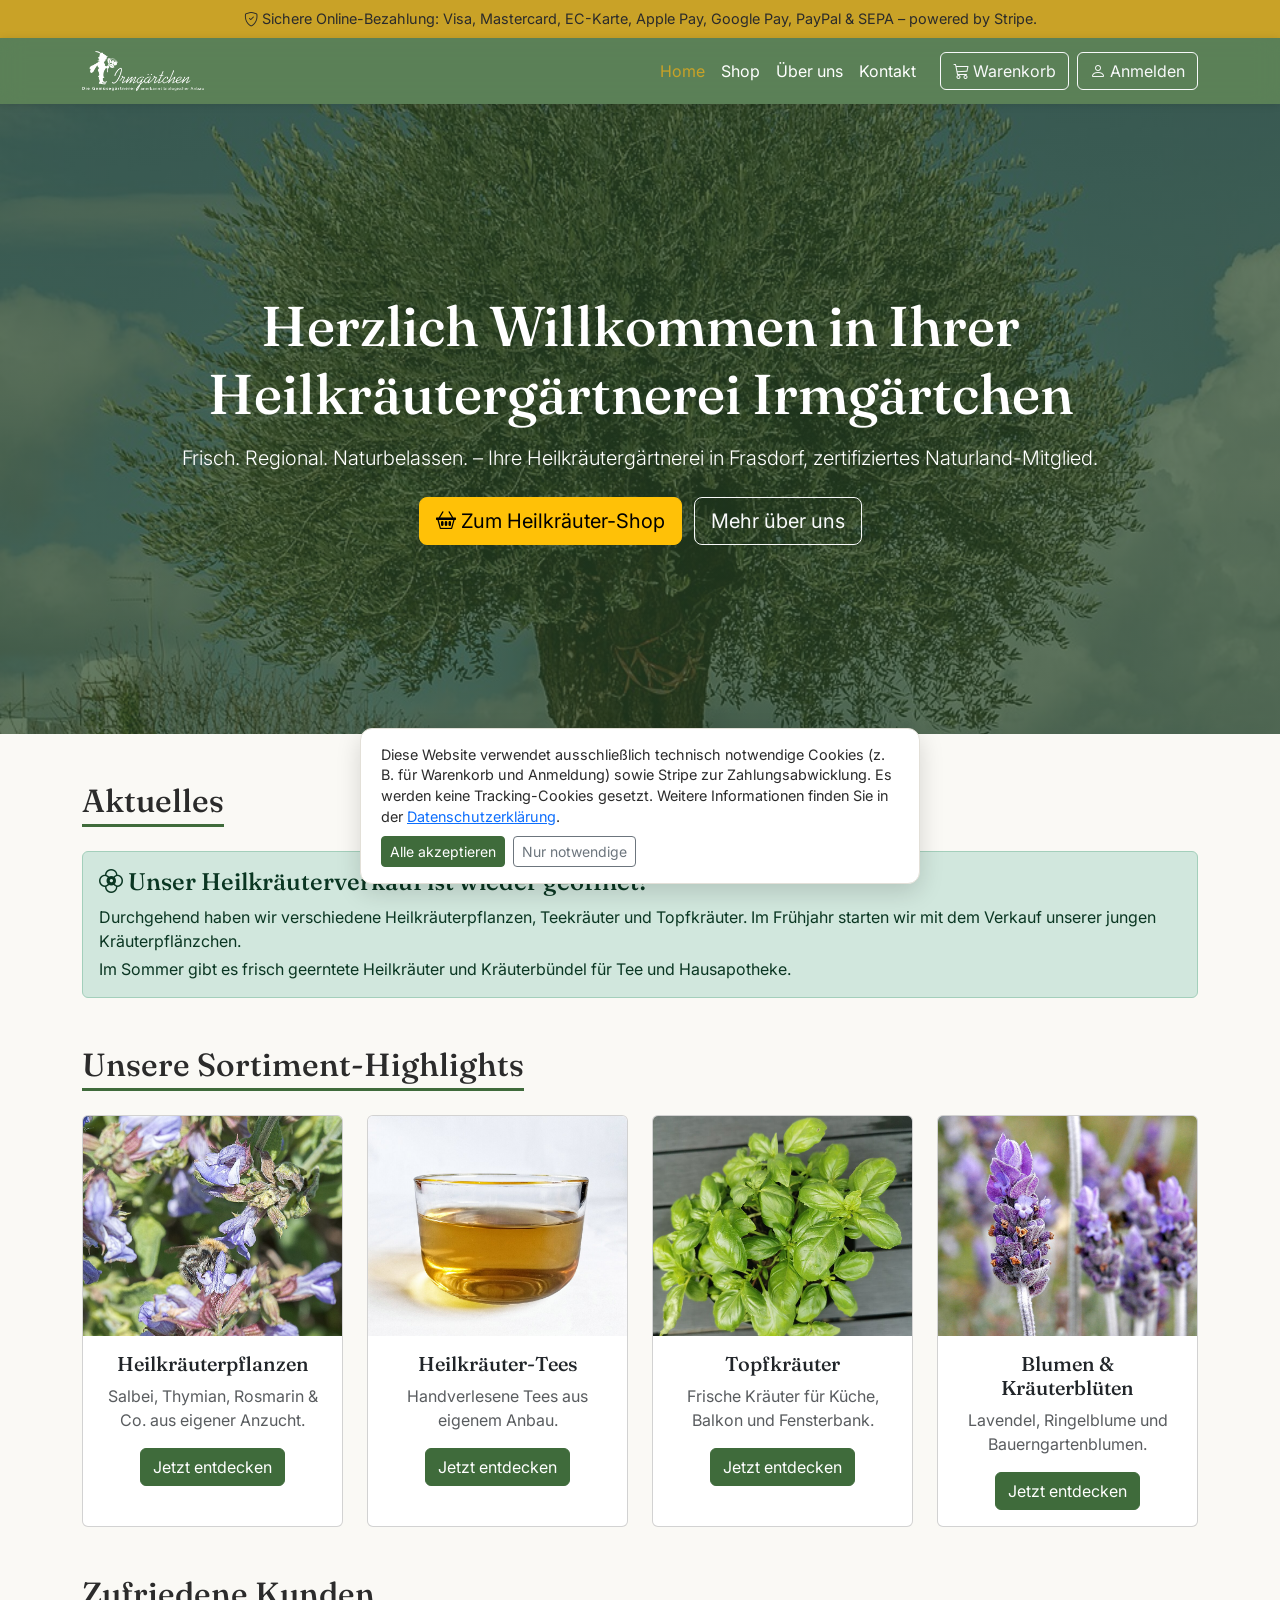
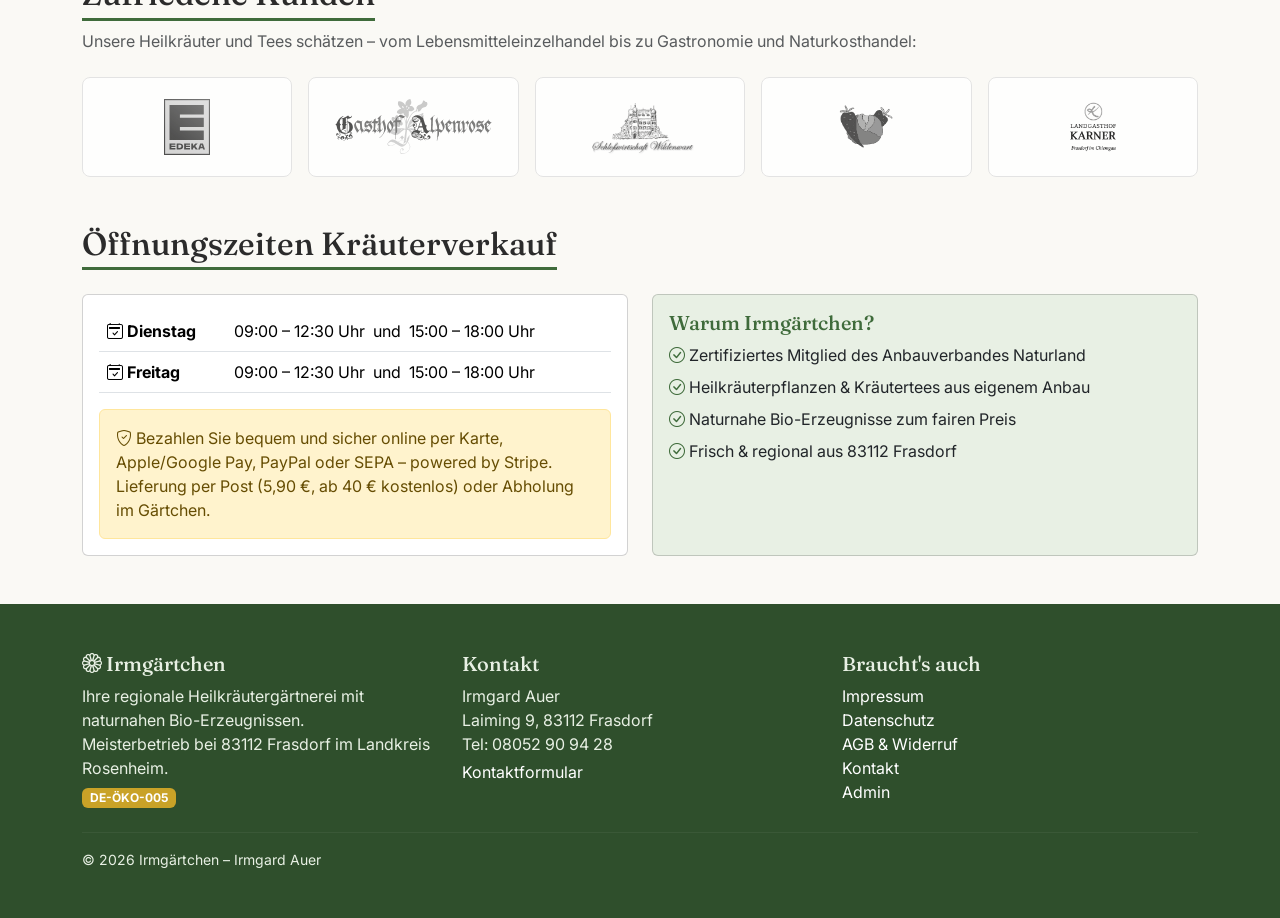
==== index.html @ 6aae9f87 "Add tooltip with planting/harvest dates on homepage timeline bars" ====
<!DOCTYPE html>
<html lang="de">
<head>
  <meta charset="UTF-8">
  <meta name="viewport" content="width=device-width, initial-scale=1.0">
  <title>Irmgärtchen Heilkräuter – Bio-Heilkräuter aus Frasdorf</title>
  <meta name="description" content="Irmgärtchen – Ihre Heilkräutergärtnerei in Frasdorf (Naturland-zertifiziert). Bio-Heilkräuterpflanzen, handverlesene Kräutertees und Blumen aus eigenem Anbau. Online bestellen oder im Gärtchen abholen.">
  <link rel="canonical" href="https://irmgaertchen.de/">
  <meta name="robots" content="index, follow">
  <link href="https://cdn.jsdelivr.net/npm/bootstrap@5.3.3/dist/css/bootstrap.min.css" rel="stylesheet">
  <link href="https://cdn.jsdelivr.net/npm/bootstrap-icons@1.11.3/font/bootstrap-icons.min.css" rel="stylesheet">
  <link href="assets/img/favicon.ico" rel="icon">
  <link href="assets/css/style.css" rel="stylesheet">
  <meta property="og:type" content="website">
  <meta property="og:site_name" content="Irmgärtchen Heilkräuter">
  <meta property="og:title" content="Irmgärtchen Heilkräuter – Bio-Heilkräuter aus Frasdorf">
  <meta property="og:description" content="Naturland-zertifizierte Heilkräutergärtnerei in Frasdorf. Bio-Heilkräuterpflanzen, Kräutertees und Blumen aus eigenem Anbau – online bestellen oder im Gärtchen abholen.">
  <meta property="og:url" content="https://irmgaertchen.de/">
  <meta property="og:image" content="https://irmgaertchen.de/assets/img/kraeutergarten.jpg">
  <meta property="og:locale" content="de_DE">
  <meta name="twitter:card" content="summary_large_image">
  <meta name="twitter:title" content="Irmgärtchen Heilkräuter – Bio-Heilkräuter aus Frasdorf">
  <meta name="twitter:description" content="Naturland-zertifizierte Heilkräutergärtnerei in Frasdorf. Bio-Heilkräuterpflanzen, Kräutertees und Blumen aus eigenem Anbau.">
  <meta name="twitter:image" content="https://irmgaertchen.de/assets/img/kraeutergarten.jpg">
  <script type="application/ld+json">
  {
    "@context": "https://schema.org",
    "@type": "GardenStore",
    "@id": "https://irmgaertchen.de/#business",
    "name": "Irmgärtchen Heilkräuter",
    "legalName": "Irmgard Auer",
    "description": "Naturland-zertifizierte Heilkräutergärtnerei in Frasdorf mit Bio-Heilkräuterpflanzen, handverlesenen Kräutertees und Bauerngartenblumen aus eigenem Anbau.",
    "url": "https://irmgaertchen.de/",
    "logo": "https://irmgaertchen.de/assets/img/logo-irmgaertchen_weiss.png",
    "image": "https://irmgaertchen.de/assets/img/kraeutergarten.jpg",
    "telephone": "+49 8052 909428",
    "email": "info@irmgaertchen.de",
    "priceRange": "€€",
    "address": {
      "@type": "PostalAddress",
      "streetAddress": "Laiming 9",
      "postalCode": "83112",
      "addressLocality": "Frasdorf",
      "addressRegion": "Bayern",
      "addressCountry": "DE"
    },
    "geo": {
      "@type": "GeoCoordinates",
      "latitude": 47.7953,
      "longitude": 12.2912
    },
    "openingHoursSpecification": [
      {
        "@type": "OpeningHoursSpecification",
        "dayOfWeek": ["Tuesday", "Friday"],
        "opens": "09:00",
        "closes": "12:30"
      },
      {
        "@type": "OpeningHoursSpecification",
        "dayOfWeek": ["Tuesday", "Friday"],
        "opens": "15:00",
        "closes": "18:00"
      }
    ]
  }
  </script>
</head>
<body>
  <div id="pageLoader" aria-hidden="true">
    <img src="assets/img/logo-irmgaertchen_weiss.png" alt="Irmgärtchen Heilkräuter">
  </div>
  <div class="notice-strip text-center py-2">
    <i class="bi bi-shield-check"></i> Sichere Online-Bezahlung: Visa, Mastercard, EC-Karte, Apple Pay, Google Pay, PayPal &amp; SEPA – powered by Stripe.
  </div>

  <nav class="navbar navbar-expand-lg navbar-irm sticky-top">
    <div class="container">
      <a class="navbar-brand fw-bold d-flex align-items-center" href="index.html">
        <img src="assets/img/logo-irmgaertchen_weiss.png" alt="Irmgärtchen Heilkräuter" height="40" class="me-2">
      </a>
      <button class="navbar-toggler" type="button" data-bs-toggle="collapse" data-bs-target="#mainNav" aria-controls="mainNav" aria-expanded="false" aria-label="Navigation umschalten">
        <span class="navbar-toggler-icon"></span>
      </button>
      <div class="collapse navbar-collapse" id="mainNav">
        <ul class="navbar-nav ms-auto mb-2 mb-lg-0 align-items-lg-center">
          <li class="nav-item"><a class="nav-link active" href="index.html">Home</a></li>
          <li class="nav-item"><a class="nav-link" href="shop.html">Shop</a></li>
          <li class="nav-item"><a class="nav-link" href="ueber-uns.html">Über uns</a></li>
          <li class="nav-item"><a class="nav-link" href="kontakt.html">Kontakt</a></li>
          <li class="nav-item ms-lg-3">
            <a class="btn btn-outline-light position-relative" href="cart.html">
              <i class="bi bi-cart3"></i> Warenkorb
              <span class="badge text-bg-warning rounded-pill cart-count-badge d-none" id="cartCount">0</span>
            </a>
          </li>
          <li class="nav-item ms-lg-2 auth-anonymous">
            <button class="btn btn-outline-light" type="button" data-bs-toggle="modal" data-bs-target="#loginModal"><i class="bi bi-person"></i> Anmelden</button>
          </li>
          <li class="nav-item ms-lg-2 auth-authenticated d-none">
            <a class="btn btn-outline-light" href="konto.html"><i class="bi bi-person-circle"></i> <span class="auth-user-name"></span></a>
          </li>
          <li class="nav-item ms-lg-2 auth-authenticated d-none">
            <button class="btn btn-outline-light" type="button" id="logoutBtn" title="Abmelden"><i class="bi bi-box-arrow-right"></i></button>
          </li>
        </ul>
      </div>
    </div>
  </nav>

  <header class="hero text-center">
    <video class="hero-video" autoplay muted loop playsinline preload="metadata" poster="assets/img/kraeutergarten.jpg">
      <source src="assets/img/hero.mp4" type="video/mp4">
    </video>
    <div class="hero-overlay"></div>
    <div class="container hero-content py-5">
      <h1 class="mb-3">Herzlich Willkommen in Ihrer Heilkräutergärtnerei Irmgärtchen</h1>
      <p class="lead mb-4">Frisch. Regional. Naturbelassen. – Ihre Heilkräutergärtnerei in Frasdorf, zertifiziertes Naturland-Mitglied.</p>
      <a href="shop.html" class="btn btn-warning btn-lg"><i class="bi bi-basket2"></i> Zum Heilkräuter-Shop</a>
      <a href="ueber-uns.html" class="btn btn-outline-light btn-lg ms-2">Mehr über uns</a>
    </div>
  </header>

  <main class="container my-5">
    <section class="mb-5">
      <h2 class="mb-4">Aktuelles</h2>
      <div class="alert alert-success" role="alert">
        <h4 class="alert-heading"><i class="bi bi-flower2"></i> Unser Heilkräuterverkauf ist wieder geöffnet!</h4>
        <p class="mb-1">Durchgehend haben wir verschiedene Heilkräuterpflanzen, Teekräuter und Topfkräuter. Im Frühjahr starten wir mit dem Verkauf unserer jungen Kräuterpflänzchen.</p>
        <p class="mb-0">Im Sommer gibt es frisch geerntete Heilkräuter und Kräuterbündel für Tee und Hausapotheke.</p>
      </div>
    </section>

    <section class="mb-5">
      <h2 class="mb-4">Unsere Sortiment-Highlights</h2>
      <div class="row g-4">
        <div class="col-md-6 col-lg-3">
          <div class="card card-product h-100 text-center">
            <img src="assets/img/salbei.jpg" class="card-img-top" alt="Heilkräuterpflanzen">
            <div class="card-body">
              <h5 class="card-title">Heilkräuterpflanzen</h5>
              <p class="card-text text-muted">Salbei, Thymian, Rosmarin &amp; Co. aus eigener Anzucht.</p>
              <a href="shop.html" class="btn btn-irm">Jetzt entdecken</a>
            </div>
          </div>
        </div>
        <div class="col-md-6 col-lg-3">
          <div class="card card-product h-100 text-center">
            <img src="assets/img/kraeutertee.jpg" class="card-img-top" alt="Heilkräuter-Tees">
            <div class="card-body">
              <h5 class="card-title">Heilkräuter-Tees</h5>
              <p class="card-text text-muted">Handverlesene Tees aus eigenem Anbau.</p>
              <a href="shop.html" class="btn btn-irm">Jetzt entdecken</a>
            </div>
          </div>
        </div>
        <div class="col-md-6 col-lg-3">
          <div class="card card-product h-100 text-center">
            <img src="assets/img/basilikum.jpg" class="card-img-top" alt="Topfkräuter">
            <div class="card-body">
              <h5 class="card-title">Topfkräuter</h5>
              <p class="card-text text-muted">Frische Kräuter für Küche, Balkon und Fensterbank.</p>
              <a href="shop.html" class="btn btn-irm">Jetzt entdecken</a>
            </div>
          </div>
        </div>
        <div class="col-md-6 col-lg-3">
          <div class="card card-product h-100 text-center">
            <img src="assets/img/lavendel.jpg" class="card-img-top" alt="Kräuterblumen">
            <div class="card-body">
              <h5 class="card-title">Blumen &amp; Kräuterblüten</h5>
              <p class="card-text text-muted">Lavendel, Ringelblume und Bauerngartenblumen.</p>
              <a href="shop.html" class="btn btn-irm">Jetzt entdecken</a>
            </div>
          </div>
        </div>
      </div>
    </section>

    <section class="mb-5" id="currentPlantingSection" style="display:none">
      <h2 class="mb-2">Was wächst gerade?</h2>
      <p class="text-muted mb-4">Unsere aktuelle Bepflanzung im Überblick – Pflanz- und Erntezeiten.</p>
      <div id="currentPlantingTimeline"></div>
    </section>

    <section class="mb-5">
      <h2 class="mb-2">Zufriedene Kunden</h2>
      <p class="text-muted mb-4">Unsere Heilkräuter und Tees schätzen – vom Lebensmitteleinzelhandel bis zu Gastronomie und Naturkosthandel:</p>
      <div class="row row-cols-2 row-cols-md-3 row-cols-lg-5 g-3 align-items-stretch">
        <div class="col">
          <div class="customer-logo-card h-100">
            <img src="assets/img/edeka.svg" alt="EDEKA" class="customer-logo">
          </div>
        </div>
        <div class="col">
          <div class="customer-logo-card h-100">
            <img src="assets/img/alpenrose.svg" alt="Gasthof Alpenrose Samerberg" class="customer-logo">
          </div>
        </div>
        <div class="col">
          <div class="customer-logo-card h-100">
            <img src="assets/img/wildenwart.png" alt="Schlosswirtschaft Wildenwart" class="customer-logo">
          </div>
        </div>
        <div class="col">
          <div class="customer-logo-card h-100">
            <img src="assets/img/kraut-rueben.png" alt="Bioladen Kraut und Rüben" class="customer-logo">
          </div>
        </div>
        <div class="col">
          <div class="customer-logo-card h-100">
            <img src="assets/img/karner.png" alt="Landgasthof Karner Frasdorf" class="customer-logo">
          </div>
        </div>
      </div>
    </section>

    <section class="mb-5">
      <h2 class="mb-4">Öffnungszeiten Kräuterverkauf</h2>
      <div class="row g-4">
        <div class="col-md-6">
          <div class="card h-100">
            <div class="card-body">
              <table class="table mb-0">
                <tbody>
                  <tr>
                    <td class="fw-bold"><i class="bi bi-calendar2-check"></i> Dienstag</td>
                    <td>09:00 – 12:30 Uhr &nbsp;und&nbsp; 15:00 – 18:00 Uhr</td>
                  </tr>
                  <tr>
                    <td class="fw-bold"><i class="bi bi-calendar2-check"></i> Freitag</td>
                    <td>09:00 – 12:30 Uhr &nbsp;und&nbsp; 15:00 – 18:00 Uhr</td>
                  </tr>
                </tbody>
              </table>
              <div class="alert alert-warning mt-3 mb-0">
                <i class="bi bi-shield-check"></i> Bezahlen Sie bequem und sicher online per Karte, Apple/Google Pay, PayPal oder SEPA – powered by Stripe. Lieferung per Post (5,90 €, ab 40 € kostenlos) oder Abholung im Gärtchen.
              </div>
            </div>
          </div>
        </div>
        <div class="col-md-6">
          <div class="card h-100 bg-irm-light">
            <div class="card-body">
              <h5 class="card-title text-irm">Warum Irmgärtchen?</h5>
              <ul class="list-unstyled mb-0">
                <li class="mb-2"><i class="bi bi-check-circle text-irm"></i> Zertifiziertes Mitglied des Anbauverbandes Naturland</li>
                <li class="mb-2"><i class="bi bi-check-circle text-irm"></i> Heilkräuterpflanzen &amp; Kräutertees aus eigenem Anbau</li>
                <li class="mb-2"><i class="bi bi-check-circle text-irm"></i> Naturnahe Bio-Erzeugnisse zum fairen Preis</li>
                <li class="mb-0"><i class="bi bi-check-circle text-irm"></i> Frisch &amp; regional aus 83112 Frasdorf</li>
              </ul>
            </div>
          </div>
        </div>
      </div>
    </section>
  </main>

  <footer class="footer-irm py-5 mt-5">
    <div class="container">
      <div class="row g-4">
        <div class="col-md-4">
          <h5><i class="bi bi-flower1"></i> Irmgärtchen</h5>
          <p class="mb-1">Ihre regionale Heilkräutergärtnerei mit naturnahen Bio-Erzeugnissen.<br>Meisterbetrieb bei 83112 Frasdorf im Landkreis Rosenheim.</p>
          <span class="badge badge-bio">DE-ÖKO-005</span>
        </div>
        <div class="col-md-4">
          <h5>Kontakt</h5>
          <p class="mb-1">Irmgard Auer<br>Laiming 9, 83112 Frasdorf<br>Tel: 08052 90 94 28</p>
          <a href="kontakt.html">Kontaktformular</a>
        </div>
        <div class="col-md-4">
          <h5>Braucht's auch</h5>
          <ul class="list-unstyled mb-0">
            <li><a href="impressum.html">Impressum</a></li>
            <li><a href="datenschutz.html">Datenschutz</a></li>
            <li><a href="agb.html">AGB &amp; Widerruf</a></li>
            <li><a href="kontakt.html">Kontakt</a></li>
            <li><a href="admin.html">Admin</a></li>
          </ul>
        </div>
      </div>
      <hr class="mt-4" style="border-color:rgba(255,255,255,.2);">
      <p class="mb-0 small">© 2026 Irmgärtchen – Irmgard Auer</p>
    </div>
  </footer>

  <div class="modal fade" id="loginModal" tabindex="-1" aria-labelledby="loginModalLabel" aria-hidden="true">
    <div class="modal-dialog modal-dialog-centered">
      <div class="modal-content">
        <div class="modal-header">
          <h5 class="modal-title" id="loginModalLabel">Mein Konto</h5>
          <button type="button" class="btn-close" data-bs-dismiss="modal" aria-label="Schließen"></button>
        </div>
        <div class="modal-body">
          <ul class="nav nav-pills justify-content-center mb-3">
            <li class="nav-item"><button class="nav-link active" data-auth-tab="login" type="button">Anmelden</button></li>
            <li class="nav-item"><button class="nav-link" data-auth-tab="register" type="button">Registrieren</button></li>
          </ul>
          <form id="loginForm">
            <div class="mb-3">
              <label for="loginUser" class="form-label">Benutzername</label>
              <input type="text" class="form-control" id="loginUser" required>
            </div>
            <div class="mb-3">
              <label for="loginPass" class="form-label">Passwort</label>
              <input type="password" class="form-control" id="loginPass" required>
            </div>
            <button type="submit" class="btn btn-irm w-100"><i class="bi bi-box-arrow-in-right"></i> Anmelden</button>
            <div class="text-center text-muted my-2 small">oder</div>
            <a href="/api/auth/google" class="btn btn-outline-dark w-100" id="googleLoginBtn"><i class="bi bi-google"></i> Mit Google anmelden</a>
          </form>
          <form id="registerForm" class="d-none">
            <div class="mb-3">
              <label for="regUser" class="form-label">Benutzername</label>
              <input type="text" class="form-control" id="regUser" required>
            </div>
            <div class="mb-3">
              <label for="regName" class="form-label">Vollständiger Name</label>
              <input type="text" class="form-control" id="regName">
            </div>
            <div class="mb-3">
              <label for="regEmail" class="form-label">E-Mail</label>
              <input type="email" class="form-control" id="regEmail" required>
            </div>
            <div class="mb-3">
              <label for="regPass" class="form-label">Passwort (mind. 6 Zeichen)</label>
              <input type="password" class="form-control" id="regPass" required minlength="6">
            </div>
            <div class="mb-3">
              <label for="regPass2" class="form-label">Passwort wiederholen</label>
              <input type="password" class="form-control" id="regPass2" required minlength="6">
            </div>
            <button type="submit" class="btn btn-irm w-100"><i class="bi bi-person-plus"></i> Registrieren</button>
          </form>
          <div id="authMessage" class="alert d-none mt-3 mb-0" role="alert"></div>
        </div>
      </div>
    </div>
  </div>

<div class="toast-container position-fixed bottom-0 end-0 p-3" id="toastContainer"></div>

  <script src="https://cdn.jsdelivr.net/npm/bootstrap@5.3.3/dist/js/bootstrap.bundle.min.js"></script>
  <script src="assets/js/products.js?v=6"></script>
  <script src="assets/js/main.js?v=8"></script>
  <script>
  (function() {
    var MONTHS = ["Jan","Feb","Mär","Apr","Mai","Jun","Jul","Aug","Sep","Okt","Nov","Dez"];
    var section = document.getElementById("currentPlantingSection");
    var timeline = document.getElementById("currentPlantingTimeline");
    fetch("/api/field-plans/current").then(function(r) { return r.json(); }).then(function(data) {
      var sections = data.sections || [];
      if (sections.length === 0) return;
      section.style.display = "";
      var items = [];
      var seen = {};
      sections.forEach(function(s) {
        if (!s.plant_name || seen[s.plant_name]) return;
        seen[s.plant_name] = true;
        items.push({
          name: s.plant_name,
          start: s.planting_date || null,
          end: s.expected_harvest || null,
          color: s.color || "#3f6b3b"
        });
      });
      if (items.length === 0) return;
      var minDate = null, maxDate = null;
      items.forEach(function(it) {
        if (it.start) { var d = new Date(it.start); if (!minDate || d < minDate) minDate = d; }
        if (it.end) { var d2 = new Date(it.end); if (!maxDate || d2 > maxDate) maxDate = d2; }
      });
      if (!minDate) minDate = new Date();
      if (!maxDate) maxDate = new Date(minDate);
      if (minDate.getTime() === maxDate.getTime()) { maxDate = new Date(minDate); maxDate.setMonth(maxDate.getMonth() + 3); }
      var range = maxDate.getTime() - minDate.getTime();
      if (range <= 0) range = 90 * 24 * 3600 * 1000;
      var m0 = minDate.getMonth();
      var headerHtml = '<div class="d-flex justify-content-between small text-muted mb-1">';
      for (var mi = 0; mi <= 6; mi++) {
        var mIdx = (m0 + mi) % 12;
        headerHtml += '<span>' + MONTHS[mIdx] + '</span>';
      }
      headerHtml += '</div>';
      var barsHtml = '';
      items.forEach(function(it) {
        var s = it.start ? new Date(it.start) : minDate;
        var e = it.end ? new Date(it.end) : new Date(s.getTime() + 60 * 24 * 3600 * 1000);
        var left = Math.max(0, (s.getTime() - minDate.getTime()) / range * 100);
        var width = Math.max(2, (e.getTime() - s.getTime()) / range * 100);
        if (left + width > 100) width = 100 - left;
        var tip = it.name;
        if (it.start) tip += ' | Pflanzung: ' + it.start;
        if (it.end) tip += ' | Ernte: ' + it.end;
        barsHtml += '<div class="position-relative mb-1" style="height:24px;">' +
          '<div class="position-absolute rounded" style="left:' + left + '%;width:' + width + '%;top:2px;height:20px;background:' + it.color + ';opacity:0.85;cursor:default;" title="' + tip.replace(/"/g, '&quot;') + '"></div>' +
          '<span class="position-absolute small text-truncate" style="left:' + Math.max(0, left + 0.5) + '%;top:3px;line-height:18px;max-width:' + Math.max(5, width - 1) + '%;color:#fff;padding-left:4px;font-weight:500;">' + it.name + '</span>' +
          '</div>';
      });
      timeline.innerHTML = headerHtml + barsHtml;
    }).catch(function() {});
  })();
  </script>
</body>
</html>
---- assets/css/style.css ----
@import url("https://fonts.googleapis.com/css2?family=Fraunces:opsz,wght@9..144,400;9..144,500;9..144,600;9..144,700&family=Inter:wght@400;500;600;700&display=swap");

:root {
  --irm-green: #3f6b3b;
  --irm-green-dark: #2f4f2c;
  --irm-green-light: #e8f0e4;
  --irm-gold: #c9a227;
}

body {
  font-family: "Inter", "Segoe UI", system-ui, -apple-system, sans-serif;
  color: #2b2b2b;
  background-color: #faf9f5;
}

h1, h2, h3, h4, h5, .navbar-brand {
  font-family: "Fraunces", Georgia, "Times New Roman", serif;
}

.navbar-irm {
  background-color: rgba(63, 107, 59, 0.85);
  backdrop-filter: blur(12px);
  -webkit-backdrop-filter: blur(12px);
  box-shadow: 0 1px 8px rgba(0, 0, 0, 0.12);
}

.navbar-irm .navbar-brand,
.navbar-irm .nav-link {
  color: #fff;
}

.navbar-irm .nav-link:hover,
.navbar-irm .nav-link.active {
  color: var(--irm-gold);
}

.navbar-irm .navbar-toggler {
  border-color: rgba(255, 255, 255, 0.6);
}

.btn-irm {
  background-color: var(--irm-green);
  border-color: var(--irm-green);
  color: #fff;
}

.btn-irm:hover {
  background-color: var(--irm-green-dark);
  border-color: var(--irm-green-dark);
  color: #fff;
}

.btn-outline-irm {
  border-color: var(--irm-green);
  color: var(--irm-green);
}

.btn-outline-irm:hover {
  background-color: var(--irm-green);
  color: #fff;
}

.text-irm {
  color: var(--irm-green) !important;
}

.bg-irm-light {
  background-color: var(--irm-green-light);
}

.hero {
  position: relative;
  overflow: hidden;
  min-height: 70vh;
  display: flex;
  align-items: center;
  justify-content: center;
  color: #fff;
}

.hero-video {
  position: absolute;
  inset: 0;
  width: 100%;
  height: 100%;
  object-fit: cover;
}

.hero-overlay {
  position: absolute;
  inset: 0;
  background: linear-gradient(rgba(40, 70, 38, 0.72), rgba(40, 70, 38, 0.72));
}

.hero-content {
  position: relative;
  z-index: 1;
}

.hero h1 {
  font-size: clamp(2rem, 5vw, 3.5rem);
}

.card-product {
  transition: transform 0.15s ease, box-shadow 0.15s ease;
}

.card-img-top {
  width: 100%;
  height: 220px;
  object-fit: cover;
}

.card-product:hover {
  transform: translateY(-4px);
  box-shadow: 0 0.5rem 1rem rgba(0, 0, 0, 0.12);
}

.badge-bio {
  background-color: var(--irm-gold);
  color: #fff;
}

.price {
  font-size: 1.25rem;
  font-weight: 600;
  color: var(--irm-green-dark);
}

section h2 {
  border-bottom: 3px solid var(--irm-green);
  display: inline-block;
  padding-bottom: 0.25rem;
}

.footer-irm {
  background-color: var(--irm-green-dark);
  color: #e8f0e4;
}

.footer-irm a {
  color: #fff;
  text-decoration: none;
}

.footer-irm a:hover {
  color: var(--irm-gold);
}

.cart-count-badge {
  position: relative;
  top: -6px;
}

.notice-strip {
  background-color: var(--irm-gold);
  color: #2b2b2b;
  font-size: 0.9rem;
}

.message-card {
  box-shadow: 0 0.125rem 0.375rem rgba(0, 0, 0, 0.06);
}

.customer-logo-card {
  display: flex;
  align-items: center;
  justify-content: center;
  min-height: 100px;
  padding: 1rem;
  background: #fff;
  border: 1px solid #e3e0d8;
  border-radius: 0.5rem;
  filter: grayscale(100%);
  opacity: 0.85;
  transition: filter 0.15s ease, opacity 0.15s ease;
}

.customer-logo-card:hover {
  filter: grayscale(0);
  opacity: 1;
}

.customer-logo {
  max-height: 56px;
  max-width: 100%;
  object-fit: contain;
}

.customer-logo-text {
  font-family: "Fraunces", Georgia, "Times New Roman", serif;
  font-weight: 700;
  font-size: 1.05rem;
  color: #555;
  text-align: center;
  line-height: 1.25;
}

.message-box {
  background-color: #fff;
  border: 1px solid #e3e0d8;
  border-radius: 0.5rem;
  white-space: pre-wrap;
  word-break: break-word;
  overflow-wrap: anywhere;
  font-size: 0.95rem;
}

.cookie-banner {
  position: fixed;
  left: 50%;
  bottom: 1rem;
  transform: translateX(-50%);
  z-index: 1080;
  width: min(92vw, 560px);
  background-color: #fff;
  border: 1px solid #e3e0d8;
  border-radius: 0.75rem;
  box-shadow: 0 8px 24px rgba(0, 0, 0, 0.15);
  padding: 1rem 1.25rem;
}

.cookie-banner-text {
  font-size: 0.9rem;
  line-height: 1.45;
}

/* Ladebildschirm */
#pageLoader {
  position: fixed;
  inset: 0;
  z-index: 3000;
  display: flex;
  align-items: center;
  justify-content: center;
  background: var(--irm-green-dark);
  transition: opacity 0.5s ease, visibility 0.5s ease;
}

#pageLoader img {
  width: clamp(150px, 30vw, 260px);
  height: auto;
  animation: loaderPulse 1.3s ease-in-out infinite;
}

#pageLoader.hidden {
  opacity: 0;
  visibility: hidden;
  pointer-events: none;
}

@keyframes loaderPulse {
  0%, 100% {
    transform: scale(1);
  }
  50% {
    transform: scale(1.08);
  }
}

/* Scroll-Einblendungen */
.reveal {
  opacity: 0;
  transform: translateY(28px);
  transition: opacity 0.7s ease, transform 0.7s ease;
}

.reveal.is-visible {
  opacity: 1;
  transform: none;
}

@media (prefers-reduced-motion: reduce) {
  .reveal {
    opacity: 1;
    transform: none;
    transition: none;
  }
}

/* ---- Anbauplanung / Field Planner ---- */

.field-canvas-container {
  position: relative;
  overflow: hidden;
  background: #f5f5f0;
  min-height: 200px;
}

.field-canvas-container canvas {
  display: block;
  width: 100%;
  height: auto;
}

#fieldplanDimOverlay {
  position: absolute;
  inset: 0;
  pointer-events: none;
}

#fieldplanDrawBtn.active {
  background-color: #dc3545;
  border-color: #dc3545;
  color: #fff;
}

#fieldplanDrawBtn.active:hover {
  background-color: #bb2d3b;
  border-color: #bb2d3b;
}
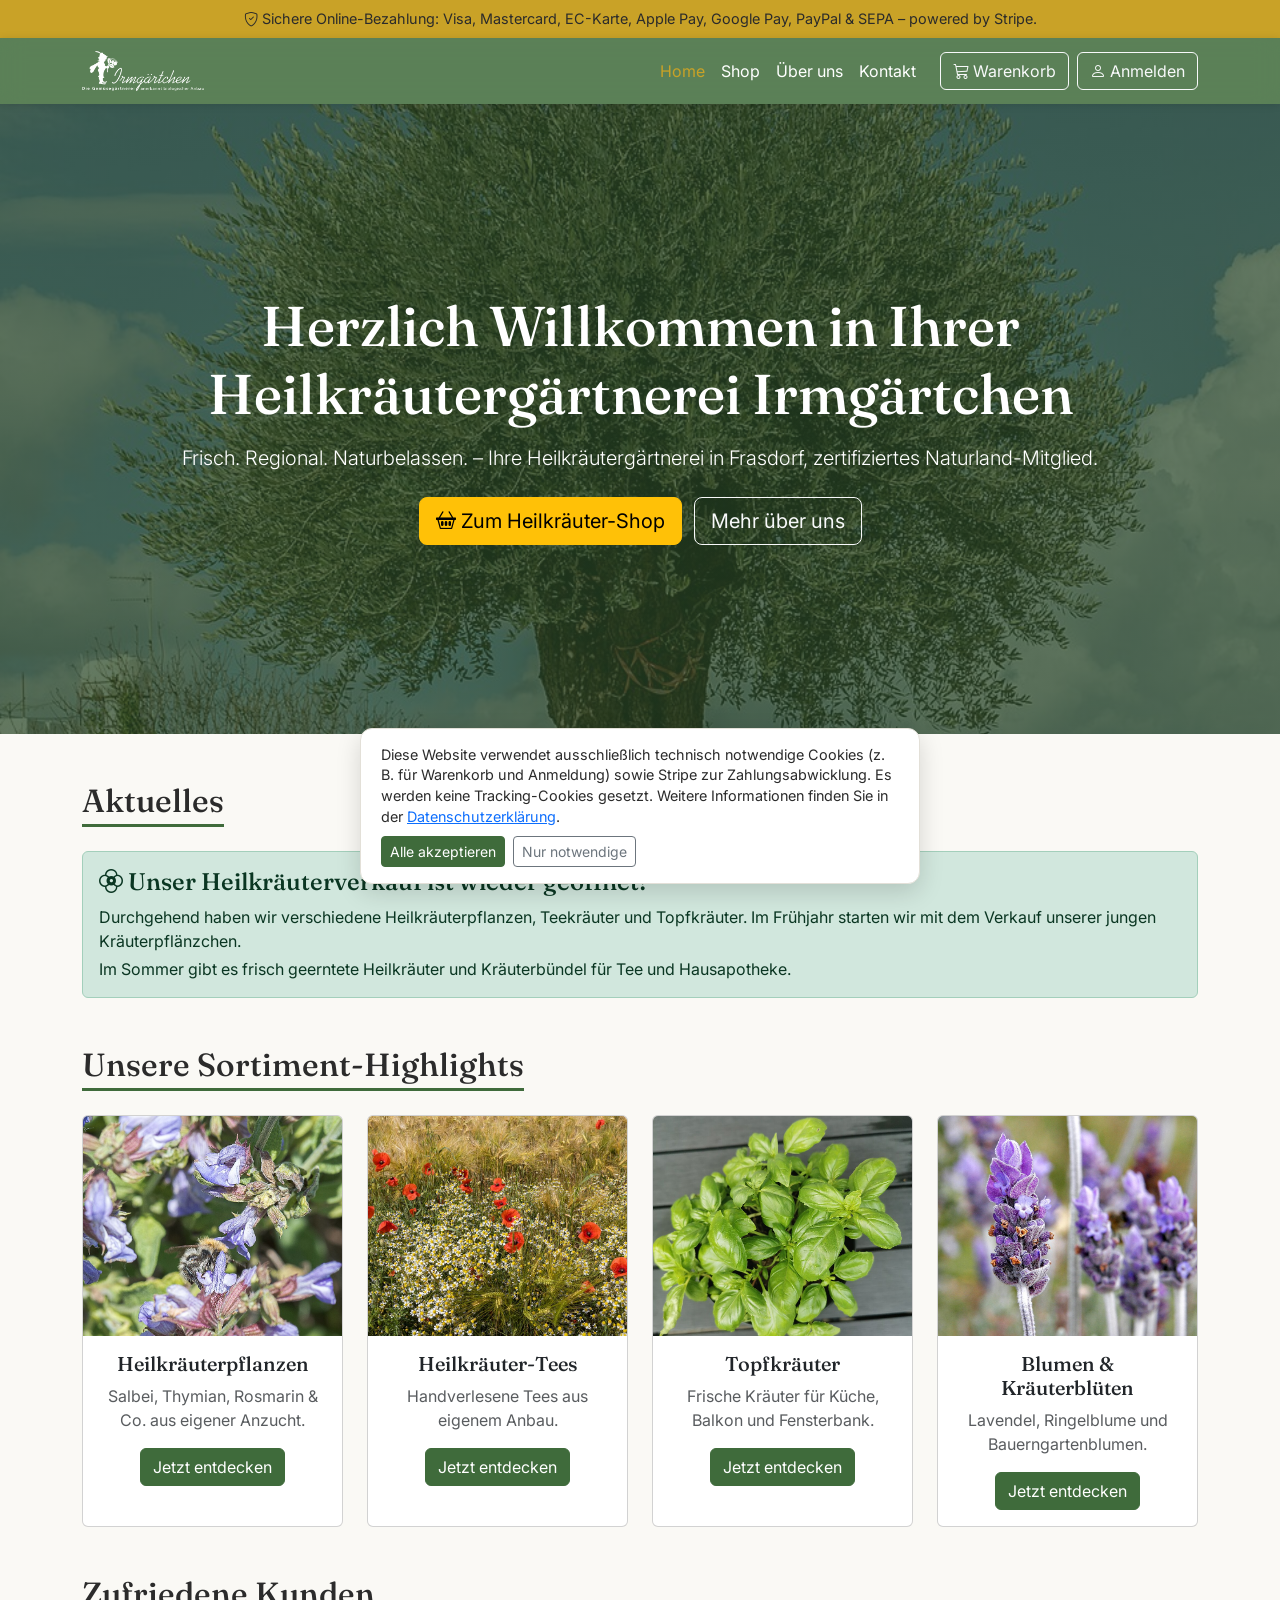
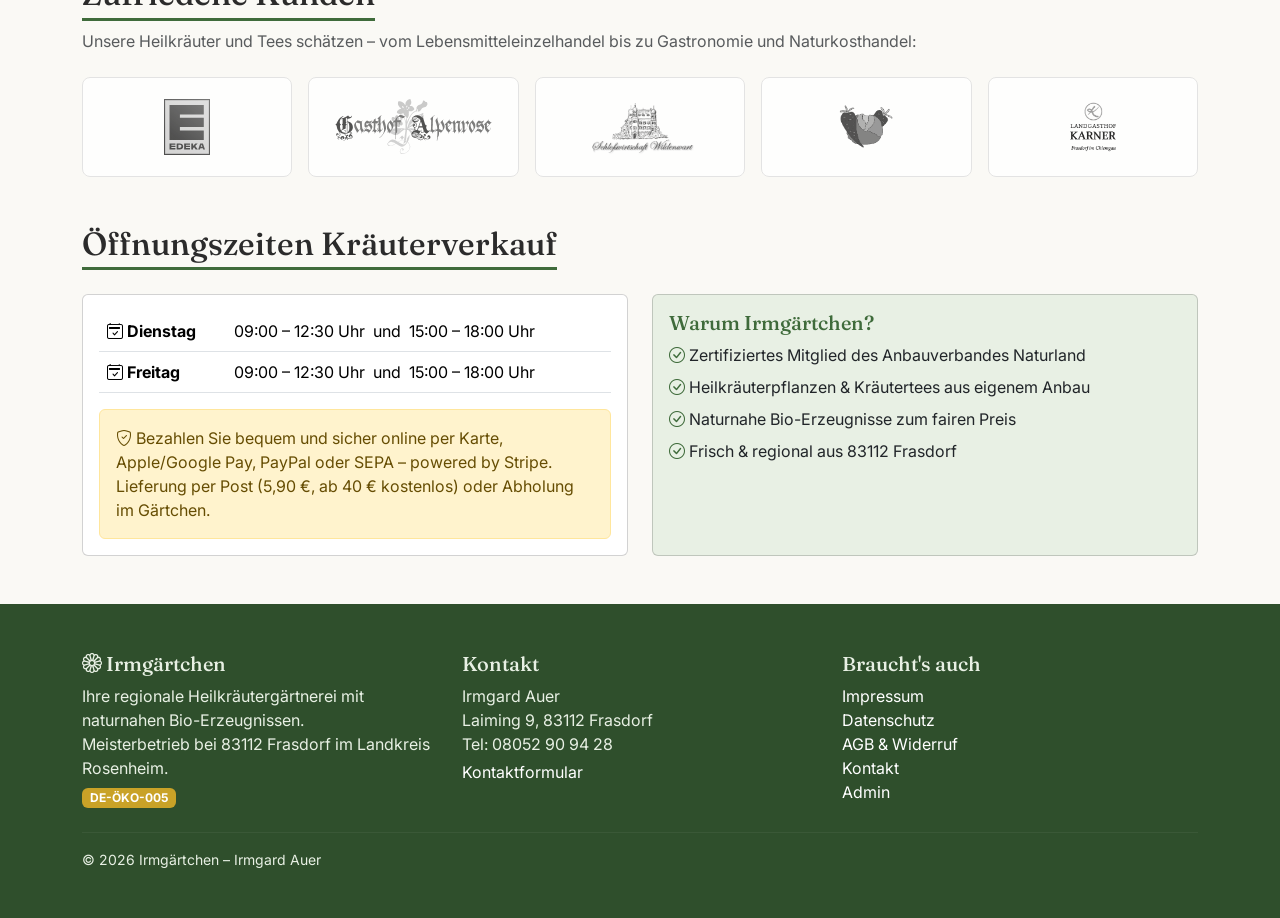
==== commit 2793c3cf: "Replace kraeutertee.jpg with kamille.jpg for Heilkräuter-Tees card" ====
--- a/index.html
+++ b/index.html
@@ -131,6 +131,12 @@
       </div>
     </section>
 
+    <section class="mb-5" id="currentPlantingSection" style="display:none">
+      <h2 class="mb-2">Was wächst gerade?</h2>
+      <p class="text-muted mb-4">Unsere aktuelle Bepflanzung im Überblick – Pflanz- und Erntezeiten.</p>
+      <div id="currentPlantingTimeline"></div>
+    </section>
+
     <section class="mb-5">
       <h2 class="mb-4">Unsere Sortiment-Highlights</h2>
       <div class="row g-4">
@@ -146,7 +152,7 @@
         </div>
         <div class="col-md-6 col-lg-3">
           <div class="card card-product h-100 text-center">
-            <img src="assets/img/kraeutertee.jpg" class="card-img-top" alt="Heilkräuter-Tees">
+            <img src="assets/img/kamille.jpg" class="card-img-top" alt="Heilkräuter-Tees">
             <div class="card-body">
               <h5 class="card-title">Heilkräuter-Tees</h5>
               <p class="card-text text-muted">Handverlesene Tees aus eigenem Anbau.</p>
@@ -175,12 +181,6 @@
           </div>
         </div>
       </div>
-    </section>
-
-    <section class="mb-5" id="currentPlantingSection" style="display:none">
-      <h2 class="mb-2">Was wächst gerade?</h2>
-      <p class="text-muted mb-4">Unsere aktuelle Bepflanzung im Überblick – Pflanz- und Erntezeiten.</p>
-      <div id="currentPlantingTimeline"></div>
     </section>
 
     <section class="mb-5">
@@ -390,15 +390,24 @@
         var left = Math.max(0, (s.getTime() - minDate.getTime()) / range * 100);
         var width = Math.max(2, (e.getTime() - s.getTime()) / range * 100);
         if (left + width > 100) width = 100 - left;
+        var labelOutside = width < 12;
         var tip = it.name;
-        if (it.start) tip += ' | Pflanzung: ' + it.start;
-        if (it.end) tip += ' | Ernte: ' + it.end;
+        if (it.start) tip += '\nPflanzung: ' + it.start;
+        if (it.end) tip += '\nErnte: ' + it.end;
         barsHtml += '<div class="position-relative mb-1" style="height:24px;">' +
-          '<div class="position-absolute rounded" style="left:' + left + '%;width:' + width + '%;top:2px;height:20px;background:' + it.color + ';opacity:0.85;cursor:default;" title="' + tip.replace(/"/g, '&quot;') + '"></div>' +
-          '<span class="position-absolute small text-truncate" style="left:' + Math.max(0, left + 0.5) + '%;top:3px;line-height:18px;max-width:' + Math.max(5, width - 1) + '%;color:#fff;padding-left:4px;font-weight:500;">' + it.name + '</span>' +
+          '<div class="fp-bar-wrap" style="position:absolute;left:' + left + '%;width:' + width + '%;top:2px;height:20px;background:' + it.color + ';opacity:0.85;border-radius:4px;cursor:default;" data-tip="' + tip.replace(/"/g, '&quot;').replace(/\n/g, '<br>') + '">' +
+          (labelOutside
+            ? '<span class="position-absolute small" style="left:calc(100% + 4px);top:3px;line-height:18px;color:#000;white-space:nowrap;font-weight:500;">' + it.name + '</span>'
+            : '<span class="position-absolute small text-truncate" style="left:0;right:0;top:3px;line-height:18px;color:#fff;padding-left:4px;font-weight:500;">' + it.name + '</span>') +
+          '<div class="fp-bar-tip" style="display:none;position:absolute;bottom:calc(100% + 6px);left:50%;transform:translateX(-50%);background:#222;color:#fff;padding:4px 8px;border-radius:4px;font-size:12px;white-space:nowrap;z-index:10;pointer-events:none;">' + tip + '</div>' +
+          '</div>' +
           '</div>';
       });
       timeline.innerHTML = headerHtml + barsHtml;
+      timeline.querySelectorAll('.fp-bar-wrap').forEach(function(el) {
+        el.addEventListener('mouseenter', function() { el.querySelector('.fp-bar-tip').style.display = ''; });
+        el.addEventListener('mouseleave', function() { el.querySelector('.fp-bar-tip').style.display = 'none'; });
+      });
     }).catch(function() {});
   })();
   </script>
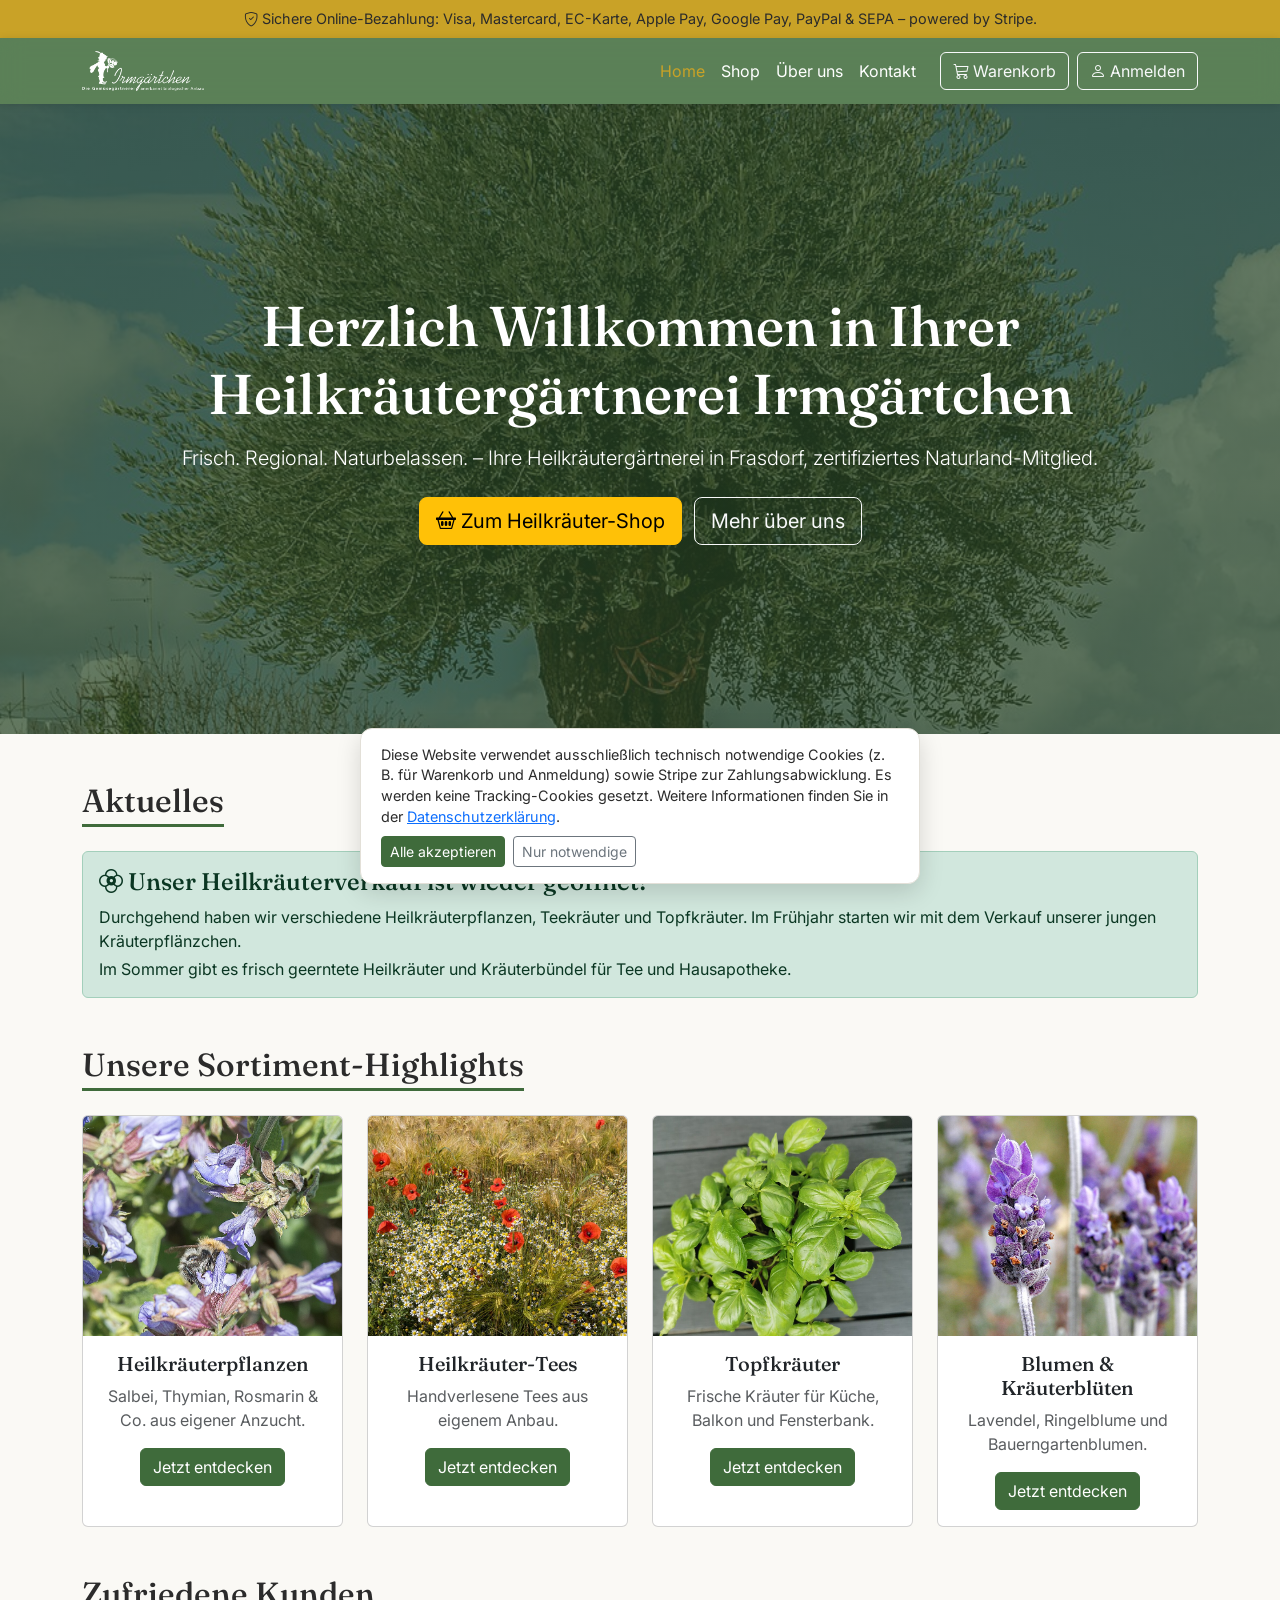
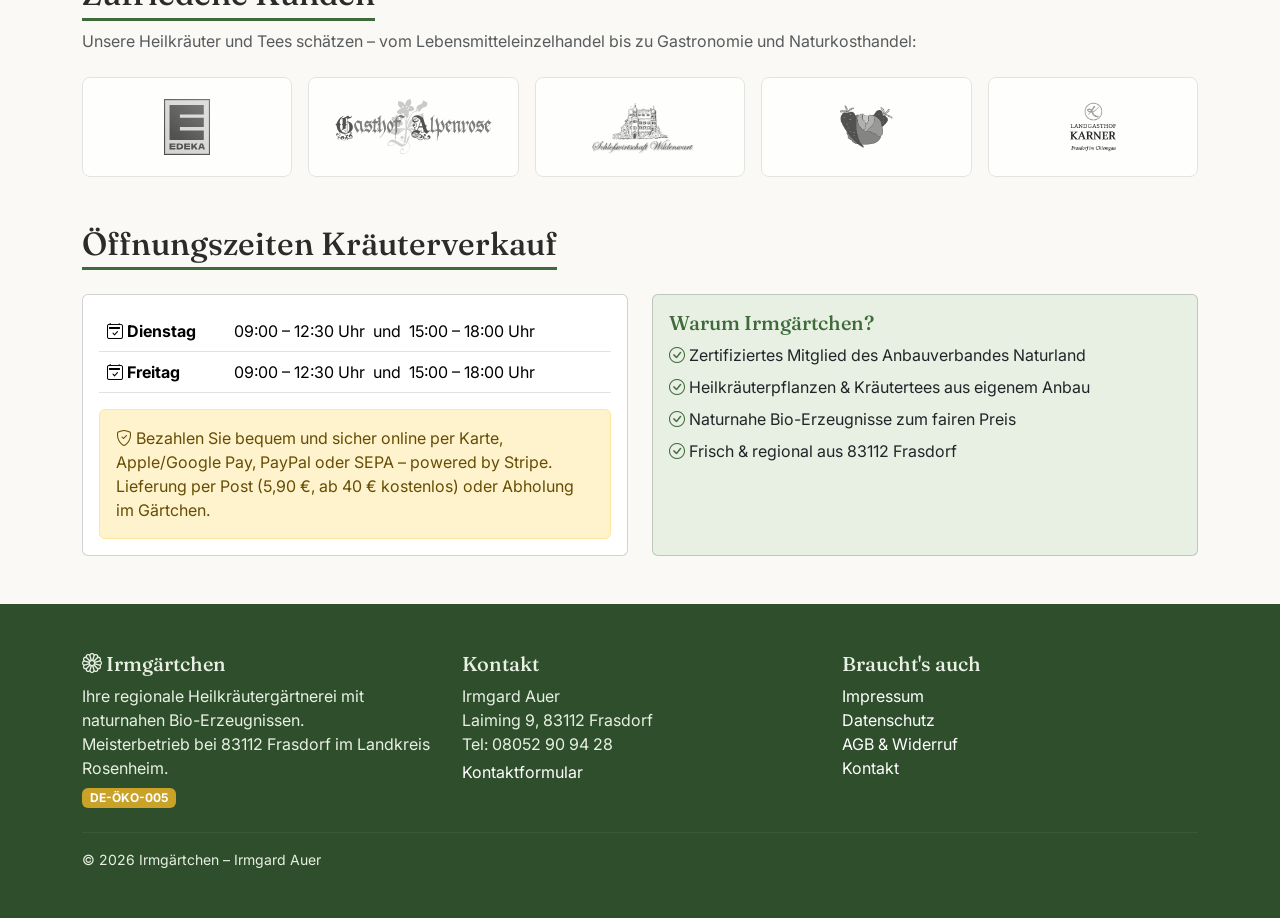
==== commit a4f70d8d: "feat(sicherheit): Auto-Block bei Admin-Probing + Admin-Seite umbenannt - protect_admin_paths: anonym" ====
--- a/index.html
+++ b/index.html
@@ -276,7 +276,6 @@
             <li><a href="datenschutz.html">Datenschutz</a></li>
             <li><a href="agb.html">AGB &amp; Widerruf</a></li>
             <li><a href="kontakt.html">Kontakt</a></li>
-            <li><a href="admin.html">Admin</a></li>
           </ul>
         </div>
       </div>
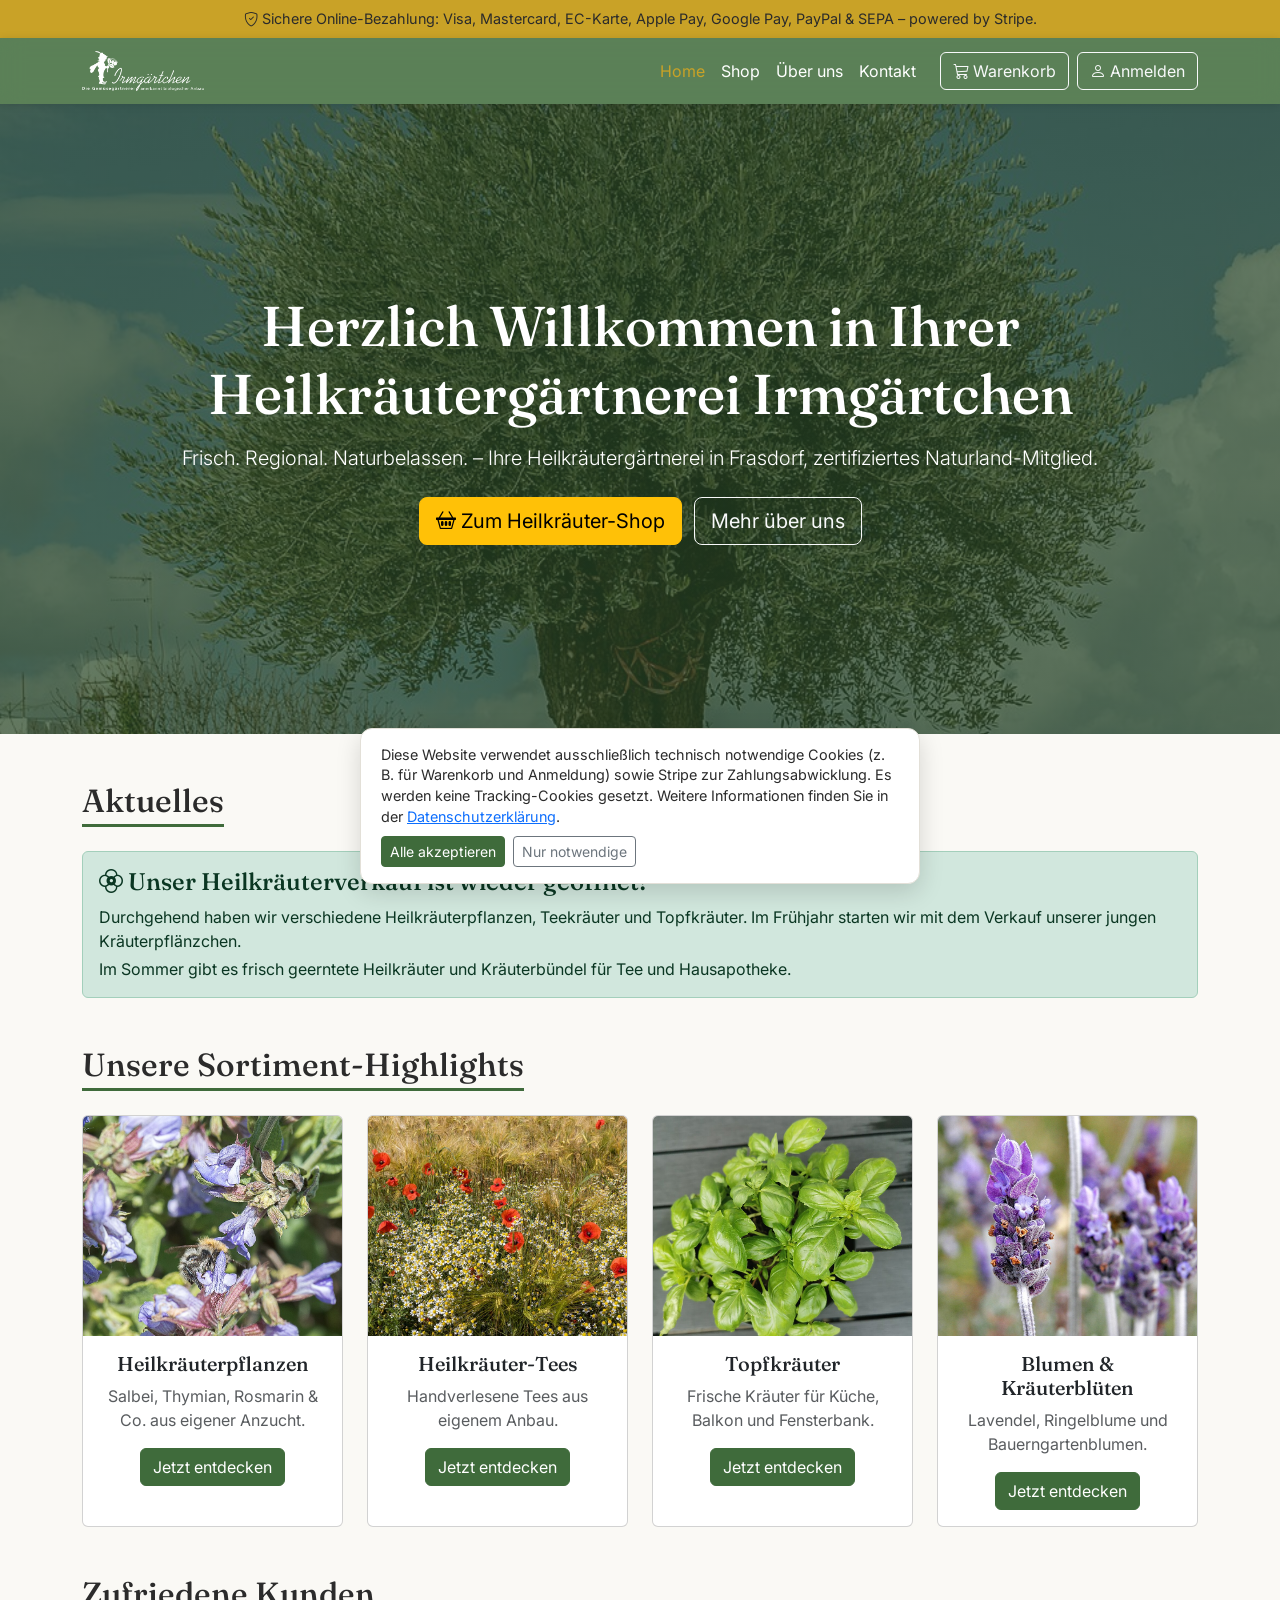
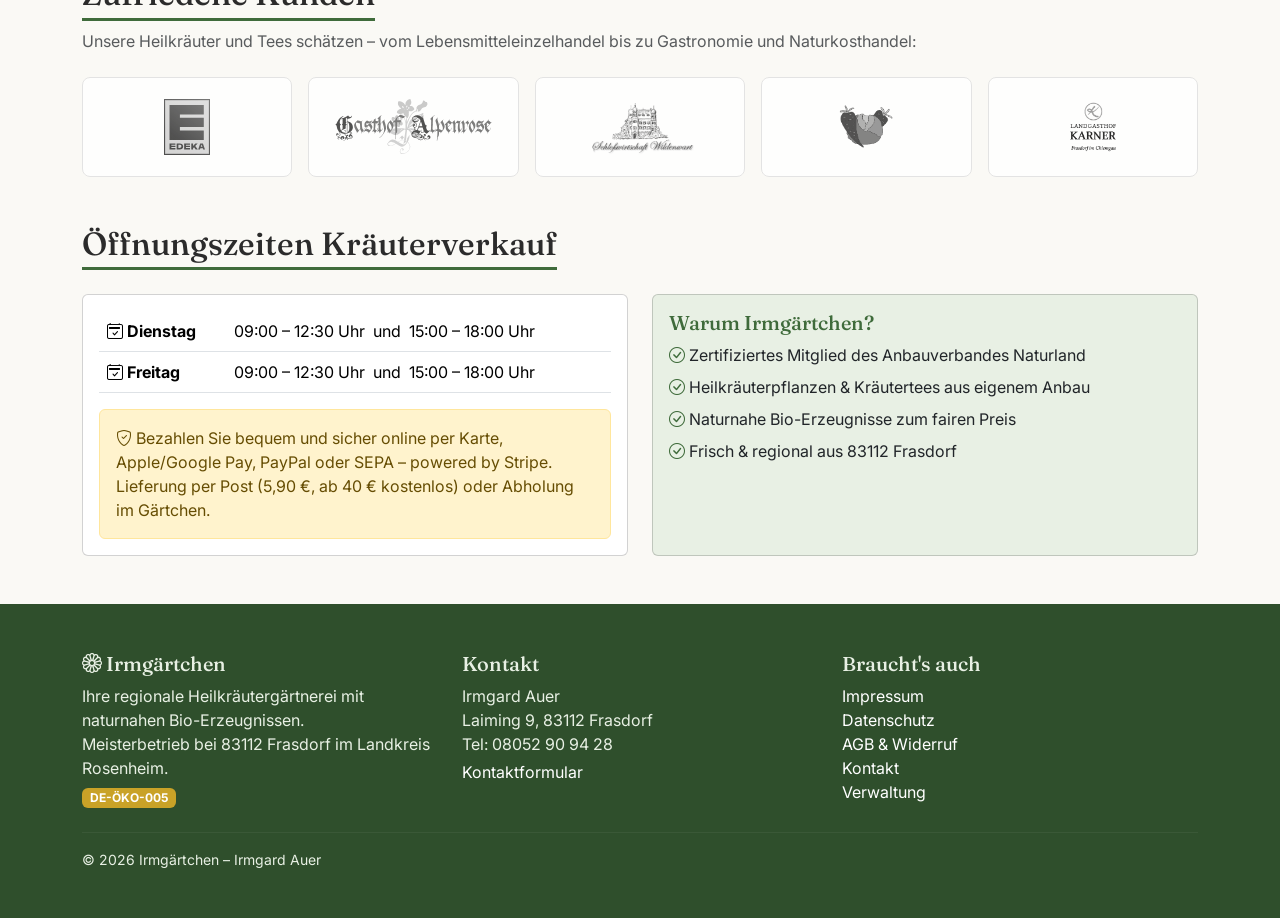
==== commit cc2abc59: "feat: 'Verwaltung'-Link zur Admin-Seite im Footer der Startseite (nofollow)" ====
--- a/index.html
+++ b/index.html
@@ -276,6 +276,7 @@
             <li><a href="datenschutz.html">Datenschutz</a></li>
             <li><a href="agb.html">AGB &amp; Widerruf</a></li>
             <li><a href="kontakt.html">Kontakt</a></li>
+            <li><a href="verwaltung-7OXYrM.html" rel="nofollow">Verwaltung</a></li>
           </ul>
         </div>
       </div>
